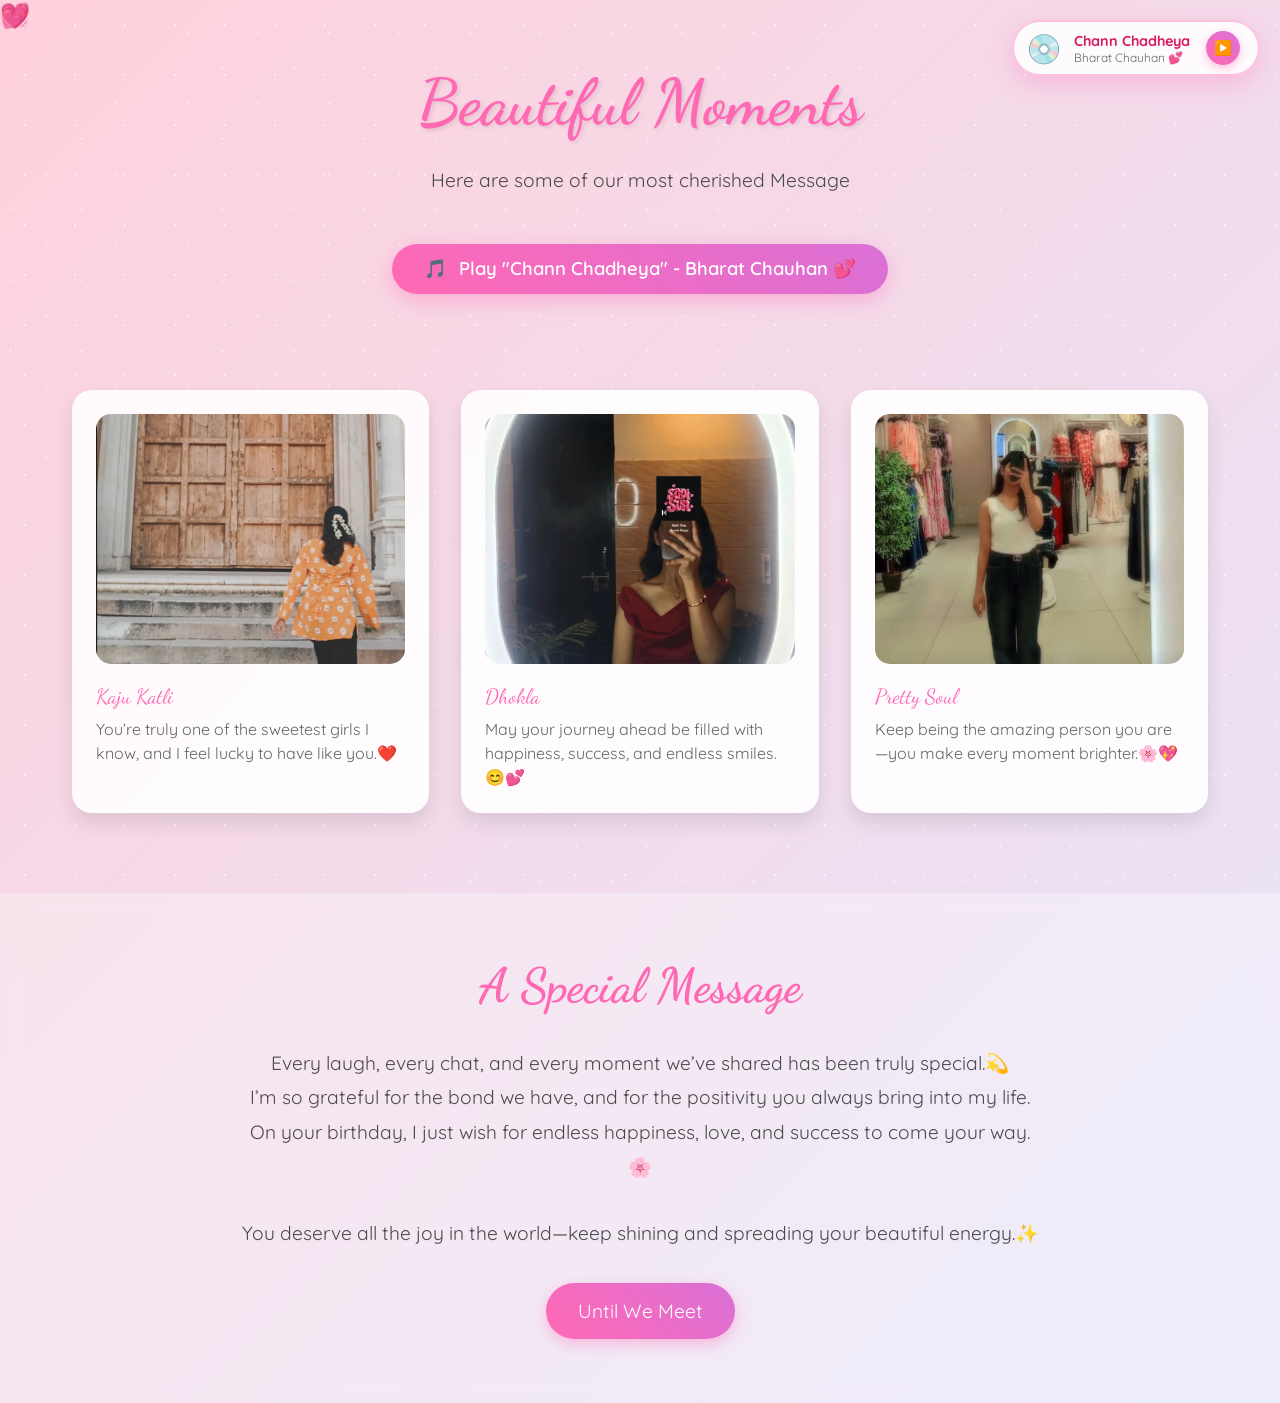
==== last.html @ 9089909b "first commit" ====
<!DOCTYPE html>
<html lang="en">

<head>
    <meta charset="UTF-8">
    <meta name="viewport" content="width=device-width, initial-scale=1.0">
    <title>Our Beautiful Memories ✨</title>
    <style>
        @import url('https://fonts.googleapis.com/css2?family=Dancing+Script:wght@700&family=Quicksand:wght@300;400;500;600&display=swap');

        * {
            margin: 0;
            padding: 0;
            box-sizing: border-box;
        }

        body {
            min-height: 100vh;
            background: linear-gradient(135deg,
                    #ffd1dc 0%,
                    #e6e6fa 25%,
                    #ffefd5 50%,
                    #e6e6fa 75%,
                    #ffd1dc 100%);
            background-size: 400% 400%;
            animation: gradientFlow 15s ease infinite;
            font-family: 'Quicksand', sans-serif;
            overflow-x: hidden;
            color: #4a4a4a;
        }

        @keyframes gradientFlow {
            0% {
                background-position: 0% 50%;
            }

            50% {
                background-position: 100% 50%;
            }

            100% {
                background-position: 0% 50%;
            }
        }

        /* Enhanced Sparkle Effect */
        .magic-sparkles {
            position: fixed;
            top: 0;
            left: 0;
            width: 100%;
            height: 100%;
            pointer-events: none;
            z-index: 1;
        }

        .sparkle {
            position: absolute;
            width: 6px;
            height: 6px;
            border-radius: 50%;
            background-color: white;
            animation: twinkle var(--duration, 4s) ease-in-out infinite;
            opacity: 0;
        }

        @keyframes twinkle {

            0%,
            100% {
                opacity: 0;
                transform: scale(0.5);
            }

            50% {
                opacity: 0.8;
                transform: scale(1);
            }
        }

        /* Generate 50 sparkles with different positions and animations */
        .magic-sparkles::before,
        .magic-sparkles::after {
            content: '';
            position: absolute;
            width: 100%;
            height: 100%;
            background-image: radial-gradient(circle, white 1px, transparent 1px);
            background-size: 50px 50px;
            animation: sparkleLayer 8s linear infinite;
            opacity: 0.5;
        }

        .magic-sparkles::after {
            animation-delay: -4s;
            transform: rotate(45deg);
        }

        @keyframes sparkleLayer {
            0% {
                transform: translateY(0);
            }

            100% {
                transform: translateY(-50px);
            }
        }

        /* Floating Hearts */
        .floating-hearts {
            position: fixed;
            width: 100%;
            height: 100%;
            pointer-events: none;
            z-index: 2;
        }

        .heart {
            position: absolute;
            font-size: 1.5rem;
            color: rgba(255, 105, 180, 0.6);
            animation: floatHeart var(--float-duration, 6s) ease-in-out infinite;
            animation-delay: var(--delay, 0s);
        }

        @keyframes floatHeart {
            0% {
                transform: translate(0, 100vh) rotate(0deg);
            }

            100% {
                transform: translate(var(--translate-x, 0), -100vh) rotate(360deg);
            }
        }

        /* Welcome Section */
        .welcome {
            text-align: center;
            padding: 4rem 2rem;
            position: relative;
            z-index: 3;
        }

        .welcome h1 {
            font-family: 'Dancing Script', cursive;
            font-size: 4rem;
            color: #ff69b4;
            text-shadow: 2px 2px 4px rgba(0, 0, 0, 0.1);
            animation: fadeInScale 2s ease;
        }

        .welcome p {
            font-size: 1.2rem;
            max-width: 600px;
            margin: 1.5rem auto;
            line-height: 1.6;
            animation: fadeIn 2s ease 0.5s both;
        }

        /* Enhanced Memory Cards */
        .memory-container {
            max-width: 1200px;
            margin: 0 auto;
            padding: 2rem;
            display: grid;
            grid-template-columns: repeat(auto-fit, minmax(300px, 1fr));
            gap: 2rem;
            z-index: 3;
            position: relative;
        }

        .memory-card {
            background: rgba(255, 255, 255, 0.9);
            border-radius: 20px;
            padding: 1.5rem;
            box-shadow: 0 10px 20px rgba(0, 0, 0, 0.1);
            transition: all 0.5s cubic-bezier(0.4, 0, 0.2, 1);
            position: relative;
            overflow: hidden;
        }

        .memory-card:hover {
            transform: translateY(-10px) scale(1.02);
            box-shadow: 0 15px 30px rgba(0, 0, 0, 0.15);
        }

        .memory-card::before {
            content: '';
            position: absolute;
            top: 0;
            left: 0;
            width: 100%;
            height: 100%;
            background: linear-gradient(45deg, transparent, rgba(255, 255, 255, 0.4), transparent);
            transform: translateX(-100%);
            transition: 0.5s;
        }

        .memory-card:hover::before {
            transform: translateX(100%);
        }

        .memory-img {
            width: 100%;
            height: 250px;
            object-fit: cover;
            border-radius: 15px;
            margin-bottom: 1rem;
            transition: transform 0.5s ease;
        }

        .memory-card:hover .memory-img {
            transform: scale(1.05);
        }

        .memory-date {
            font-family: 'Dancing Script', cursive;
            color: #ff69b4;
            font-size: 1.3rem;
            margin-bottom: 0.5rem;
        }

        .memory-caption {
            font-size: 1rem;
            line-height: 1.5;
            color: #666;
        }

        /* Final Message Section */
        .final-message {
            text-align: center;
            padding: 4rem 2rem;
            background: rgba(255, 255, 255, 0.3);
            backdrop-filter: blur(10px);
            margin-top: 3rem;
            position: relative;
            z-index: 3;
        }

        .final-message h2 {
            font-family: 'Dancing Script', cursive;
            font-size: 3rem;
            color: #ff69b4;
            margin-bottom: 2rem;
            animation: heartbeat 2s infinite;
        }

        @keyframes heartbeat {

            0%,
            100% {
                transform: scale(1);
            }

            50% {
                transform: scale(1.1);
            }
        }

        .final-message p {
            font-size: 1.2rem;
            max-width: 800px;
            margin: 0 auto 2rem;
            line-height: 1.8;
        }

        .goodbye-btn {
            display: inline-block;
            padding: 1rem 2rem;
            font-size: 1.2rem;
            background: linear-gradient(45deg, #ff69b4, #da70d6);
            color: white;
            border: none;
            border-radius: 50px;
            cursor: pointer;
            text-decoration: none;
            transition: all 0.3s ease;
            box-shadow: 0 5px 15px rgba(255, 105, 180, 0.4);
            animation: float 3s infinite ease-in-out;
        }

        .goodbye-btn:hover {
            transform: translateY(-5px);
            box-shadow: 0 8px 20px rgba(255, 105, 180, 0.6);
        }

        @keyframes float {

            0%,
            100% {
                transform: translateY(0);
            }

            50% {
                transform: translateY(-10px);
            }
        }

        /* Animations */
        @keyframes fadeInScale {
            0% {
                opacity: 0;
                transform: scale(0.8);
            }

            100% {
                opacity: 1;
                transform: scale(1);
            }
        }

        @keyframes fadeIn {
            0% {
                opacity: 0;
            }

            100% {
                opacity: 1;
            }
        }

        /* Generate Hearts */
        .js-generate-hearts {
            position: fixed;
            width: 100%;
            height: 100%;
            pointer-events: none;
            z-index: 2;
        }

        /* Custom Scrollbar */
        ::-webkit-scrollbar {
            width: 12px;
        }

        ::-webkit-scrollbar-track {
            background: rgba(255, 255, 255, 0.4);
        }

        ::-webkit-scrollbar-thumb {
            background: linear-gradient(45deg, #ff69b4, #da70d6);
            border-radius: 6px;
        }

        /* Responsive Design */
        @media (max-width: 768px) {
            .welcome h1 {
                font-size: 3rem;
            }

            .memory-container {
                grid-template-columns: 1fr;
            }

            .final-message h2 {
                font-size: 2.5rem;
            }

            .floating-music-player {
                top: 12px;
                right: 12px;
                padding: 6px 14px 6px 10px;
                gap: 8px;
            }

            .song-title {
                font-size: 0.8rem;
            }

            .song-artist {
                font-size: 0.7rem;
            }

            .disc-icon {
                font-size: 1.4rem;
            }

            .welcome-music-btn {
                font-size: 1rem;
                padding: 0.75rem 1.4rem;
            }
        }

        /* Floating Music Player */
        .floating-music-player {
            position: fixed;
            top: 20px;
            right: 20px;
            z-index: 9999;
            display: flex;
            align-items: center;
            gap: 12px;
            padding: 8px 18px 8px 12px;
            background: rgba(255, 255, 255, 0.88);
            backdrop-filter: blur(12px);
            -webkit-backdrop-filter: blur(12px);
            border: 2px solid rgba(255, 105, 180, 0.4);
            border-radius: 50px;
            box-shadow: 0 8px 25px rgba(255, 105, 180, 0.3);
            transition: all 0.3s ease;
            cursor: pointer;
            user-select: none;
        }

        .floating-music-player:hover {
            transform: scale(1.05);
            box-shadow: 0 10px 30px rgba(255, 105, 180, 0.5);
            border-color: rgba(255, 105, 180, 0.8);
        }

        .disc-icon {
            font-size: 1.8rem;
            display: inline-block;
            transition: transform 0.3s;
        }

        .disc-icon.playing {
            animation: spinDisc 3s linear infinite;
        }

        @keyframes spinDisc {
            100% {
                transform: rotate(360deg);
            }
        }

        .music-info {
            display: flex;
            flex-direction: column;
            text-align: left;
            line-height: 1.25;
        }

        .song-title {
            font-size: 0.9rem;
            font-weight: 700;
            color: #d81b60;
            white-space: nowrap;
        }

        .song-artist {
            font-size: 0.75rem;
            color: #666;
            white-space: nowrap;
        }

        .play-toggle-btn {
            background: linear-gradient(45deg, #ff69b4, #da70d6);
            border: none;
            border-radius: 50%;
            width: 34px;
            height: 34px;
            display: flex;
            align-items: center;
            justify-content: center;
            color: white;
            font-size: 0.9rem;
            cursor: pointer;
            box-shadow: 0 3px 10px rgba(255, 105, 180, 0.4);
            transition: transform 0.2s;
            margin-left: 4px;
        }

        .play-toggle-btn:hover {
            transform: scale(1.1);
        }

        /* Welcome Section Music Play Button */
        .welcome-music-btn {
            display: inline-flex;
            align-items: center;
            gap: 12px;
            margin-top: 1.5rem;
            padding: 0.85rem 2rem;
            background: linear-gradient(45deg, #ff69b4, #da70d6);
            color: white;
            font-family: 'Quicksand', sans-serif;
            font-size: 1.15rem;
            font-weight: 600;
            border: none;
            border-radius: 50px;
            cursor: pointer;
            box-shadow: 0 6px 20px rgba(255, 105, 180, 0.4);
            transition: all 0.3s ease;
        }

        .welcome-music-btn:hover {
            transform: translateY(-3px) scale(1.03);
            box-shadow: 0 10px 25px rgba(255, 105, 180, 0.6);
        }

        .welcome-music-btn.playing {
            background: linear-gradient(45deg, #da70d6, #ff1493);
            animation: musicPulse 2s infinite ease-in-out;
        }

        @keyframes musicPulse {
            0%, 100% {
                box-shadow: 0 6px 20px rgba(255, 105, 180, 0.5);
            }
            50% {
                box-shadow: 0 8px 30px rgba(218, 112, 214, 0.85);
            }
        }
    </style>
</head>

<body>
    <!-- Floating Music Player Widget -->
    <div class="floating-music-player" id="floatingMusicPlayer" title="Click to Play / Pause Music">
        <div class="disc-icon" id="discIcon">💿</div>
        <div class="music-info">
            <span class="song-title">Chann Chadheya</span>
            <span class="song-artist">Bharat Chauhan 💕</span>
        </div>
        <button class="play-toggle-btn" id="musicToggleBtn" aria-label="Play or Pause Music">
            <span id="playIcon">▶️</span>
        </button>
    </div>

    <!-- Background Audio -->
    <audio id="bgMusic" src="./Bharat%20Chauhan%20-%20Chann%20Chadheya%20(Official%20Video).mp3" loop preload="auto"></audio>

    <div class="magic-sparkles"></div>
    <div class="floating-hearts">
        <!-- Hearts will be generated via CSS -->
        <div class="heart" style="--float-duration: 6s; --delay: 0s; --translate-x: 20px;">💝</div>
        <div class="heart" style="--float-duration: 8s; --delay: 1s; --translate-x: -30px;">💖</div>
        <div class="heart" style="--float-duration: 7s; --delay: 2s; --translate-x: 40px;">💗</div>
        <div class="heart" style="--float-duration: 9s; --delay: 3s; --translate-x: -20px;">💓</div>
        <div class="heart" style="--float-duration: 5s; --delay: 4s; --translate-x: 30px;">💕</div>
    </div>

    <section class="welcome">
        <h1>Beautiful Moments</h1>
        <p>Here are some of our most cherished Message</p>
        <button class="welcome-music-btn" id="welcomeMusicBtn">
            <span class="music-icon">🎵</span>
            <span class="music-text">Play "Chann Chadheya" - Bharat Chauhan 💕</span>
        </button>
    </section>

    <div class="memory-container">
        <div class="memory-card">
            <img src="./d1.png" alt="First Date" class="memory-img">
            <div class="memory-date">Kaju Katli</div>
            <div class="memory-caption">You’re truly one of the sweetest girls I know, and I feel lucky to have like
                you.❤️</div>
        </div>
        <div class="memory-card">
            <img src="./d2.png" alt="Beach Day" class="memory-img">
            <div class="memory-date">Dhokla</div>
            <div class="memory-caption">May your journey ahead be filled with happiness, success, and endless
                smiles.😊💕</div>
        </div>
        <div class="memory-card">
            <img src="./d3.png" alt="Movie Night" class="memory-img">
            <div class="memory-date">Pretty Soul</div>
            <div class="memory-caption">Keep being the amazing person you are—you make every moment brighter.🌸💖</div>
        </div>

    </div>

    <section class="final-message">
        <h2>A Special Message</h2>
        <p>Every laugh, every chat, and every moment we’ve shared has been truly special.💫<br>
            I’m so grateful for the bond we have, and for the positivity you always bring into my life.<br>
            On your birthday, I just wish for endless happiness, love, and success to come your way.🌸</p>
        <p>You deserve all the joy in the world—keep shining and spreading your beautiful energy.✨</p>
        <a href="#" class="goodbye-btn">Until We Meet</a>
    </section>

    <script>
        const bgMusic = document.getElementById('bgMusic');
        const welcomeMusicBtn = document.getElementById('welcomeMusicBtn');
        const musicToggleBtn = document.getElementById('musicToggleBtn');
        const floatingMusicPlayer = document.getElementById('floatingMusicPlayer');
        const playIcon = document.getElementById('playIcon');
        const discIcon = document.getElementById('discIcon');
        const musicText = welcomeMusicBtn ? welcomeMusicBtn.querySelector('.music-text') : null;
        const musicIcon = welcomeMusicBtn ? welcomeMusicBtn.querySelector('.music-icon') : null;

        function updateMusicState(isPlaying) {
            if (isPlaying) {
                playIcon.textContent = '⏸️';
                discIcon.classList.add('playing');
                if (welcomeMusicBtn) {
                    welcomeMusicBtn.classList.add('playing');
                    musicText.textContent = 'Pause Music ⏸️';
                    musicIcon.textContent = '🎶';
                }
            } else {
                playIcon.textContent = '▶️';
                discIcon.classList.remove('playing');
                if (welcomeMusicBtn) {
                    welcomeMusicBtn.classList.remove('playing');
                    musicText.textContent = 'Play "Chann Chadheya" - Bharat Chauhan 💕';
                    musicIcon.textContent = '🎵';
                }
            }
        }

        function togglePlay() {
            if (bgMusic.paused) {
                bgMusic.play().then(() => {
                    updateMusicState(true);
                }).catch(err => {
                    console.log("Audio playback error:", err);
                });
            } else {
                bgMusic.pause();
                updateMusicState(false);
            }
        }

        if (welcomeMusicBtn) {
            welcomeMusicBtn.addEventListener('click', togglePlay);
        }
        if (floatingMusicPlayer) {
            floatingMusicPlayer.addEventListener('click', togglePlay);
        }

        bgMusic.addEventListener('play', () => updateMusicState(true));
        bgMusic.addEventListener('pause', () => updateMusicState(false));

        // Attempt autoplay on page load if allowed
        window.addEventListener('load', () => {
            bgMusic.play().then(() => {
                updateMusicState(true);
            }).catch(() => {
                // Browser policy blocked autoplay until user gesture
                updateMusicState(false);
            });
        });
    </script>
</body>

</html>
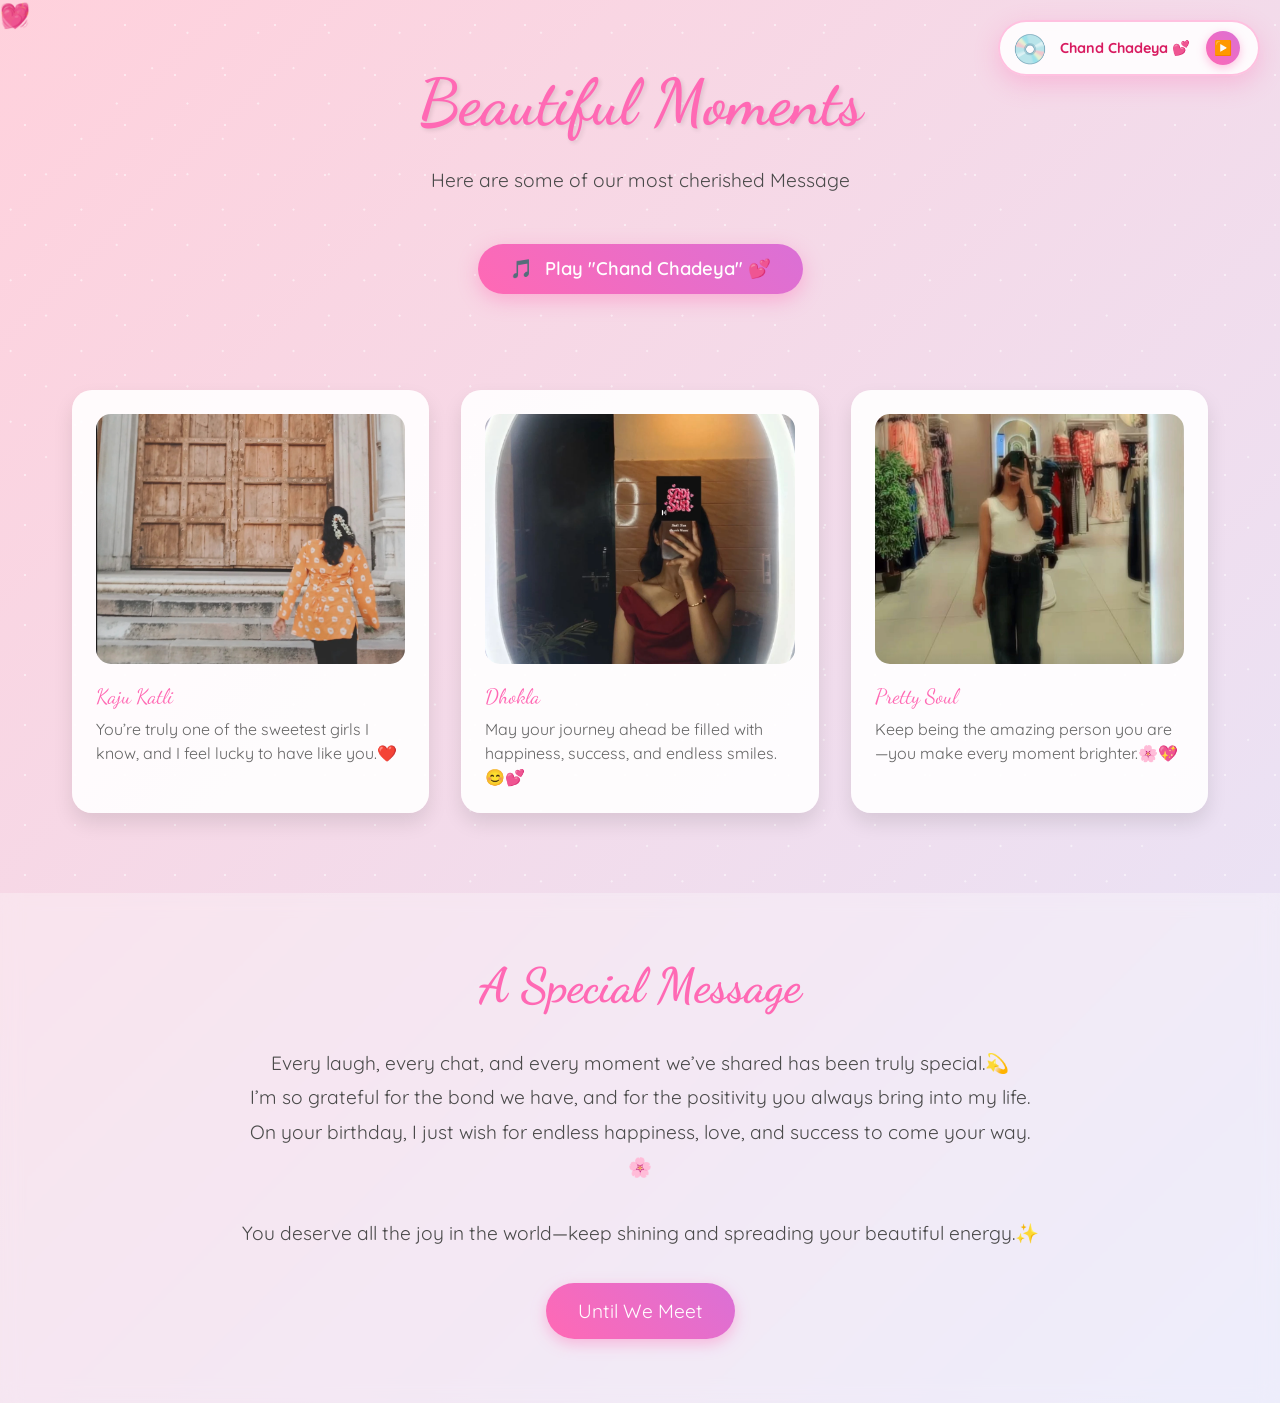
==== commit f32b66a2: "Update music title to Chand Chadeya and remove artist name" ====
--- a/last.html
+++ b/last.html
@@ -510,8 +510,7 @@
     <div class="floating-music-player" id="floatingMusicPlayer" title="Click to Play / Pause Music">
         <div class="disc-icon" id="discIcon">💿</div>
         <div class="music-info">
-            <span class="song-title">Chann Chadheya</span>
-            <span class="song-artist">Bharat Chauhan 💕</span>
+            <span class="song-title">Chand Chadeya 💕</span>
         </div>
         <button class="play-toggle-btn" id="musicToggleBtn" aria-label="Play or Pause Music">
             <span id="playIcon">▶️</span>
@@ -536,7 +535,7 @@
         <p>Here are some of our most cherished Message</p>
         <button class="welcome-music-btn" id="welcomeMusicBtn">
             <span class="music-icon">🎵</span>
-            <span class="music-text">Play "Chann Chadheya" - Bharat Chauhan 💕</span>
+            <span class="music-text">Play "Chand Chadeya" 💕</span>
         </button>
     </section>
 
@@ -594,7 +593,7 @@
                 discIcon.classList.remove('playing');
                 if (welcomeMusicBtn) {
                     welcomeMusicBtn.classList.remove('playing');
-                    musicText.textContent = 'Play "Chann Chadheya" - Bharat Chauhan 💕';
+                    musicText.textContent = 'Play "Chand Chadeya" 💕';
                     musicIcon.textContent = '🎵';
                 }
             }
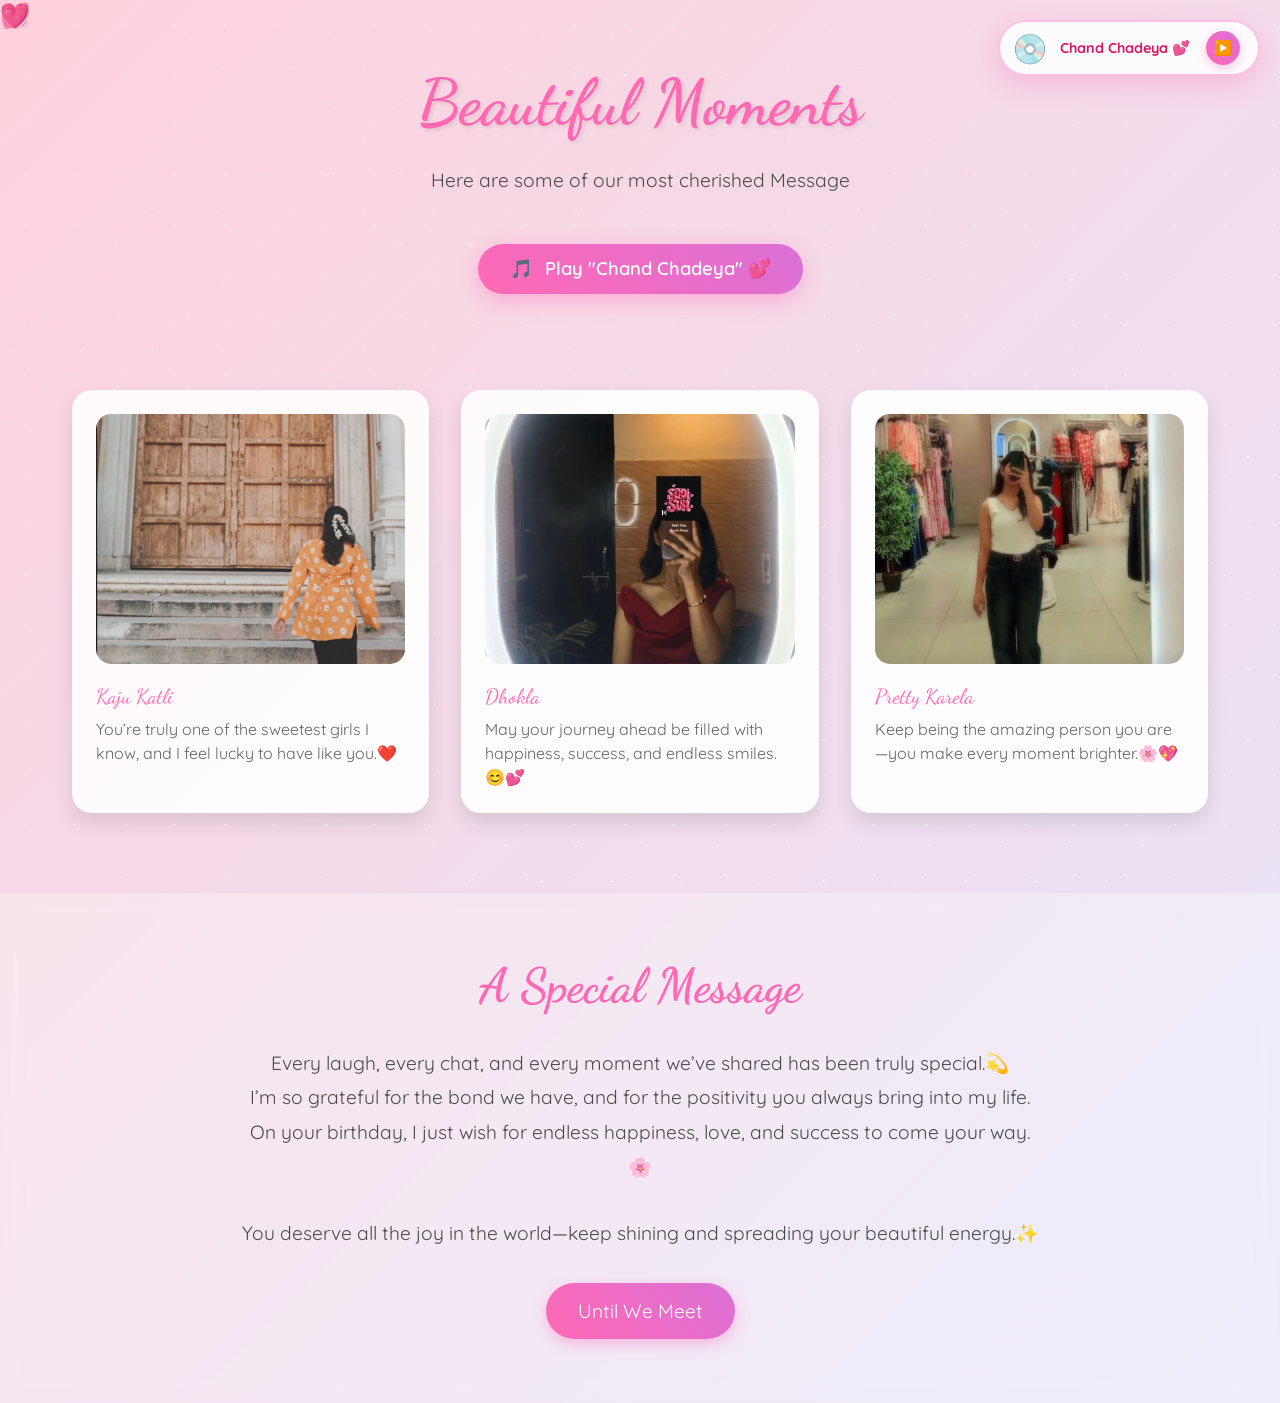
==== commit 20d6664b: "Update memory title to Pretty Karela" ====
--- a/last.html
+++ b/last.html
@@ -344,22 +344,45 @@
 
         /* Responsive Design */
         @media (max-width: 768px) {
+            .welcome {
+                padding-top: 5rem;
+                padding-bottom: 2rem;
+                padding-left: 1rem;
+                padding-right: 1rem;
+            }
+
             .welcome h1 {
-                font-size: 3rem;
+                font-size: 2.2rem;
+            }
+
+            .welcome p {
+                font-size: 1.05rem;
+                margin: 1rem auto;
             }
 
             .memory-container {
                 grid-template-columns: 1fr;
+                padding: 1rem;
+                gap: 1.5rem;
+            }
+
+            .final-message {
+                padding: 2.5rem 1rem;
             }
 
             .final-message h2 {
-                font-size: 2.5rem;
+                font-size: 2.2rem;
+            }
+
+            .final-message p {
+                font-size: 1.05rem;
+                line-height: 1.6;
             }
 
             .floating-music-player {
                 top: 12px;
                 right: 12px;
-                padding: 6px 14px 6px 10px;
+                padding: 6px 12px 6px 10px;
                 gap: 8px;
             }
 
@@ -367,17 +390,14 @@
                 font-size: 0.8rem;
             }
 
-            .song-artist {
-                font-size: 0.7rem;
-            }
-
             .disc-icon {
-                font-size: 1.4rem;
+                font-size: 1.3rem;
             }
 
             .welcome-music-btn {
-                font-size: 1rem;
+                font-size: 0.95rem;
                 padding: 0.75rem 1.4rem;
+                max-width: 95%;
             }
         }
 
@@ -495,9 +515,12 @@
         }
 
         @keyframes musicPulse {
-            0%, 100% {
+
+            0%,
+            100% {
                 box-shadow: 0 6px 20px rgba(255, 105, 180, 0.5);
             }
+
             50% {
                 box-shadow: 0 8px 30px rgba(218, 112, 214, 0.85);
             }
@@ -518,7 +541,8 @@
     </div>
 
     <!-- Background Audio -->
-    <audio id="bgMusic" src="./Bharat%20Chauhan%20-%20Chann%20Chadheya%20(Official%20Video).mp3" loop preload="auto"></audio>
+    <audio id="bgMusic" src="./Bharat%20Chauhan%20-%20Chann%20Chadheya%20(Official%20Video).mp3" loop
+        preload="auto"></audio>
 
     <div class="magic-sparkles"></div>
     <div class="floating-hearts">
@@ -554,7 +578,7 @@
         </div>
         <div class="memory-card">
             <img src="./d3.png" alt="Movie Night" class="memory-img">
-            <div class="memory-date">Pretty Soul</div>
+            <div class="memory-date">Pretty Karela</div>
             <div class="memory-caption">Keep being the amazing person you are—you make every moment brighter.🌸💖</div>
         </div>
 
